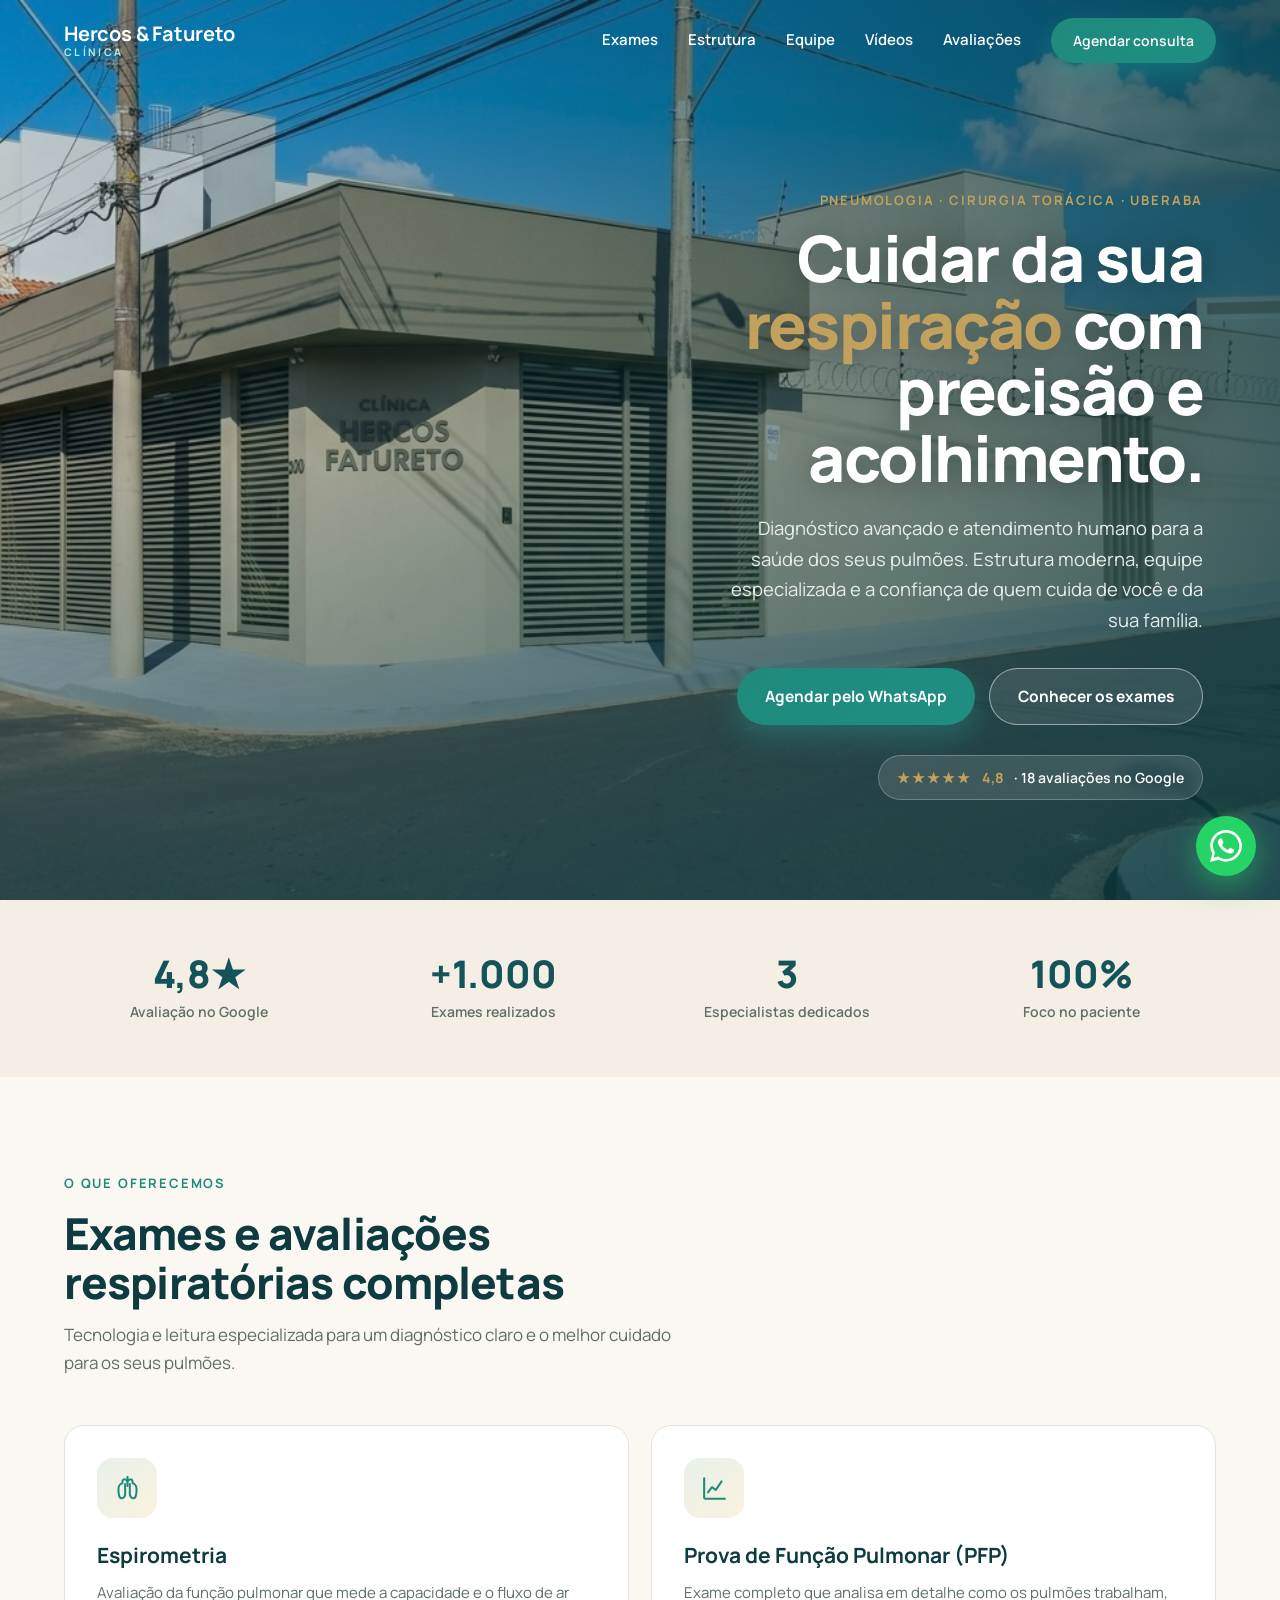
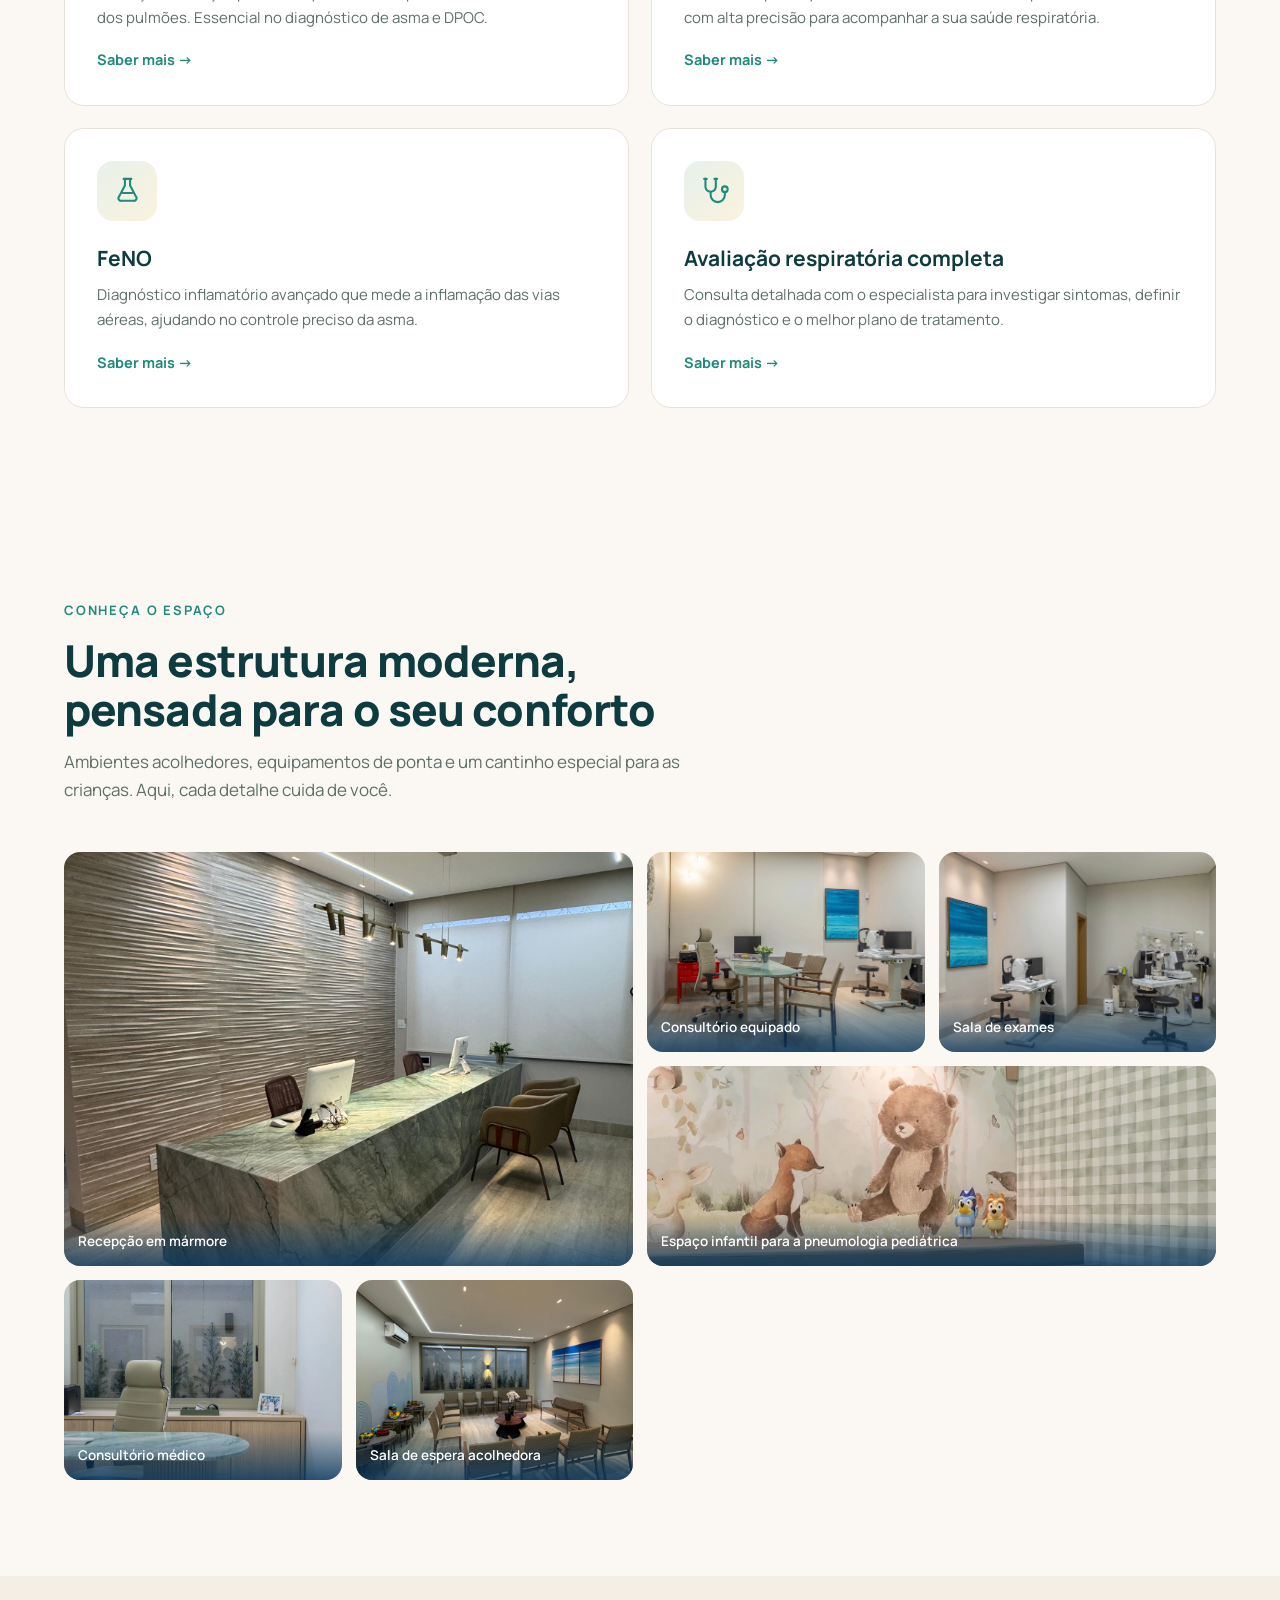
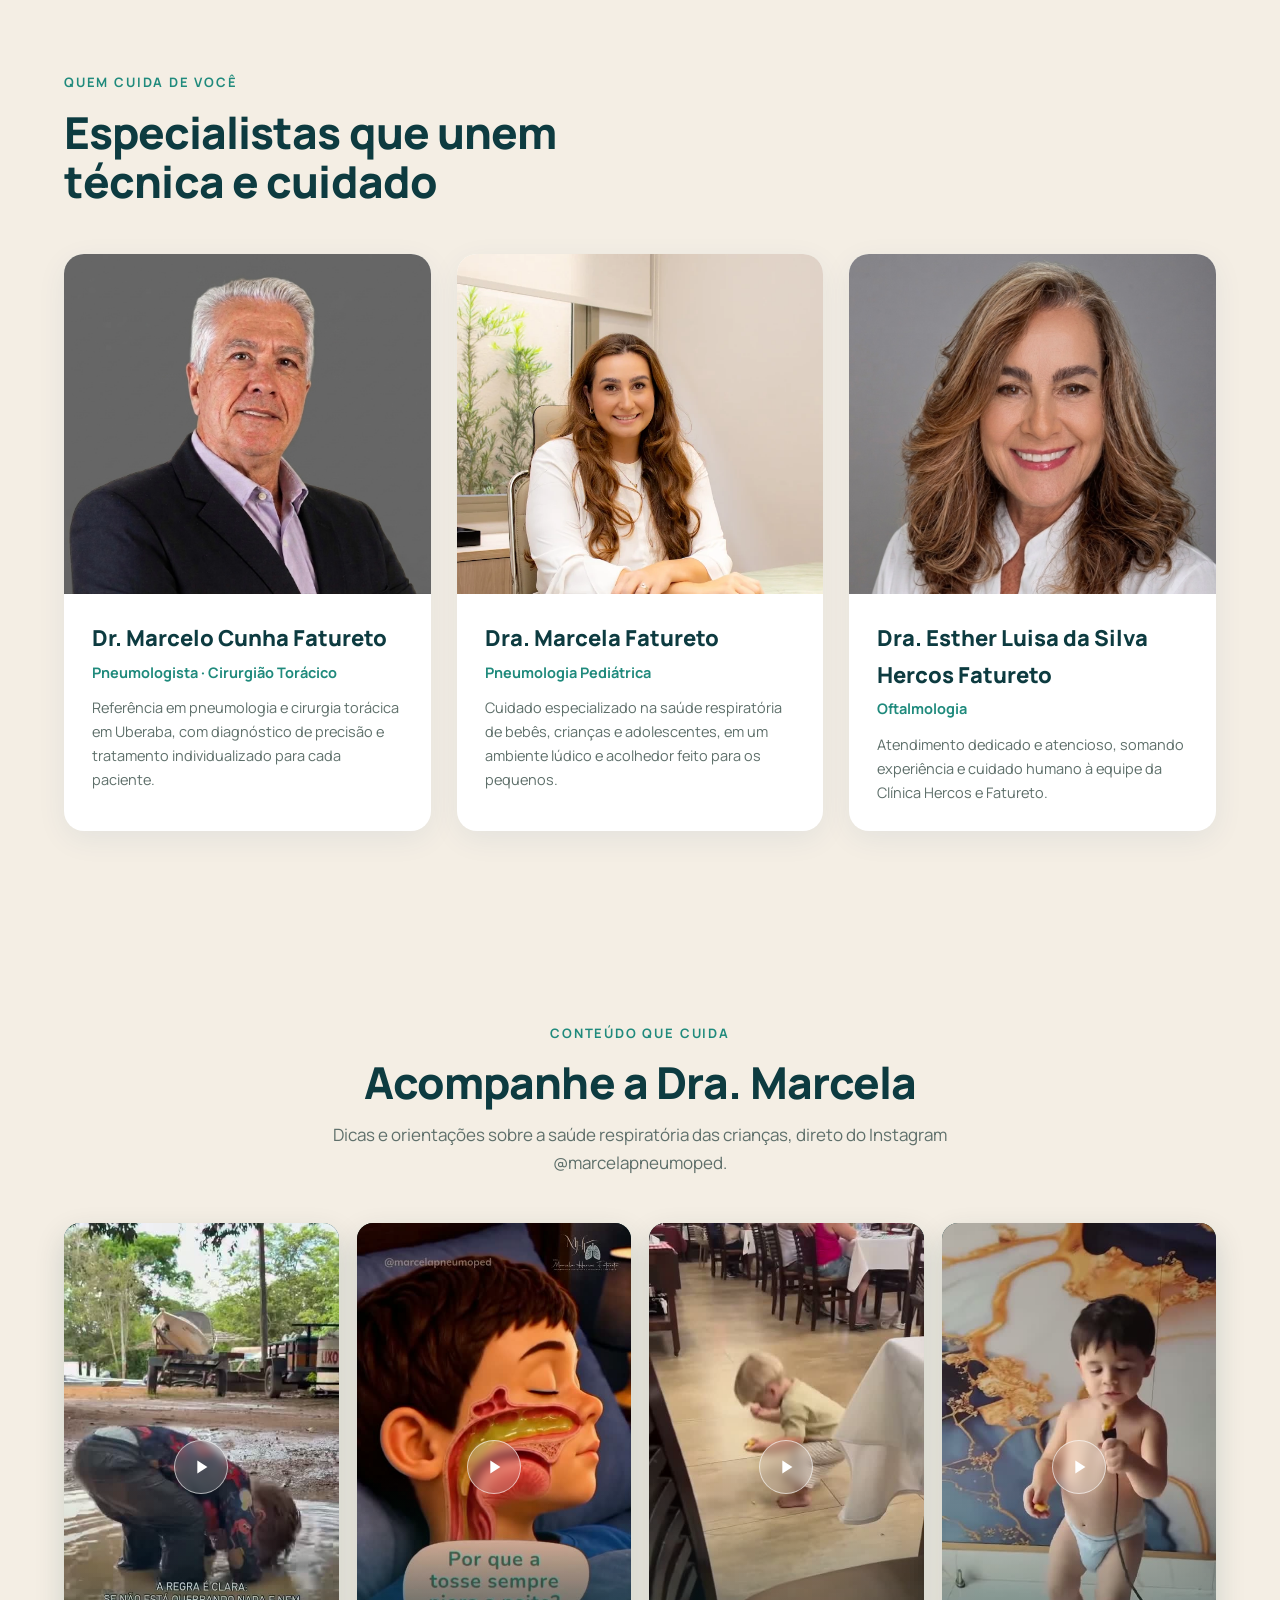
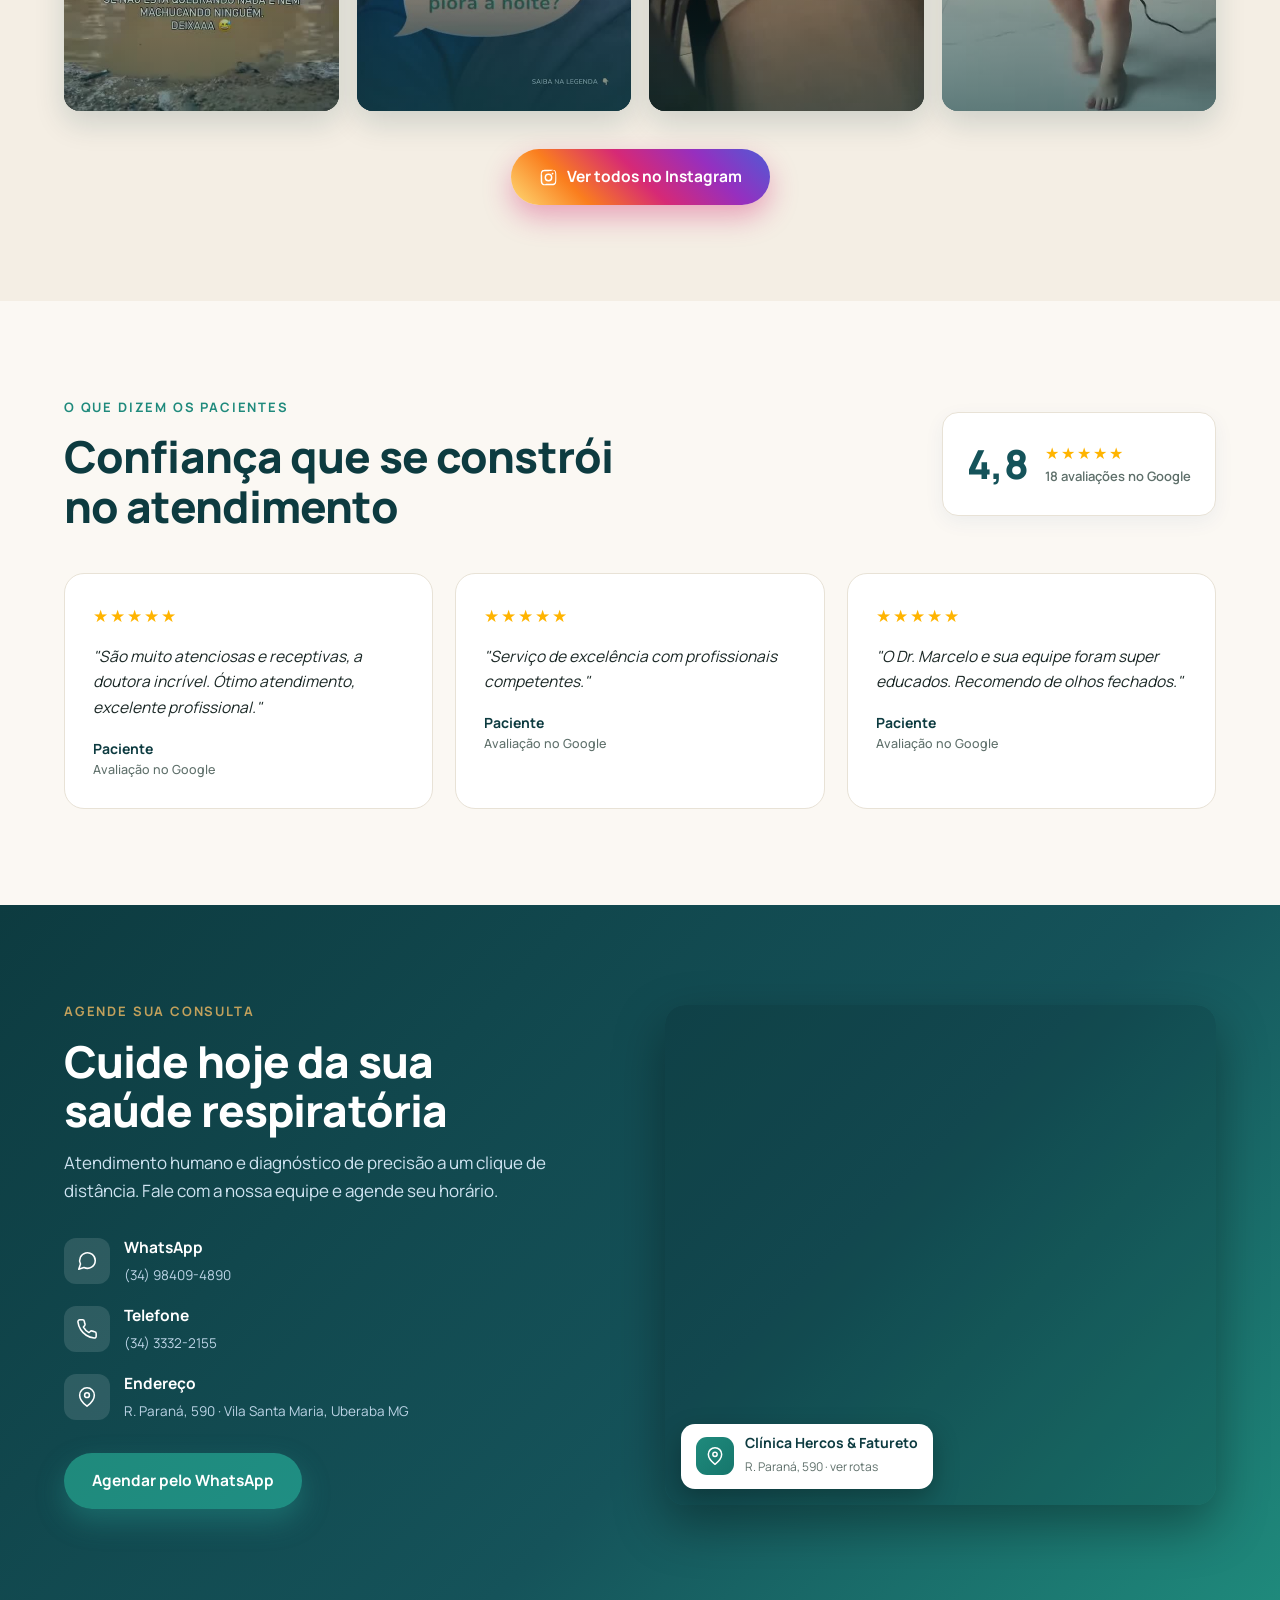
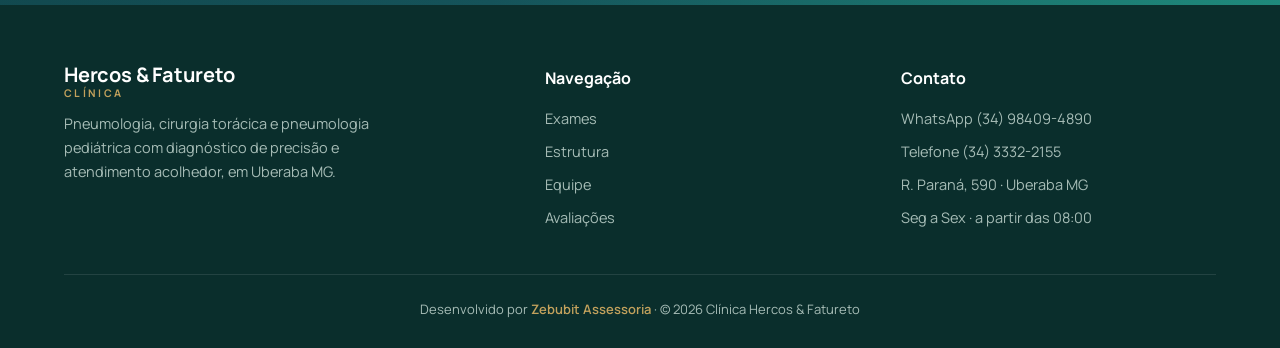
==== index.html @ 0130dd3c "Site Clinica Hercos & Fatureto + bio Dra. Marcela" ====
<!DOCTYPE html>
<html lang="pt-BR">
<head>
<meta charset="UTF-8">
<meta name="viewport" content="width=device-width, initial-scale=1.0">
<title>Clínica Hercos &amp; Fatureto | Pneumologia e Cirurgia Torácica em Uberaba</title>
<meta name="description" content="Clínica Hercos & Fatureto em Uberaba. Pneumologia, cirurgia torácica e pneumologia pediátrica com diagnóstico de precisão. Espirometria, Prova de Função Pulmonar e FeNO. Nota 4,8 no Google.">
<link rel="preconnect" href="https://fonts.googleapis.com">
<link rel="preconnect" href="https://fonts.gstatic.com" crossorigin>
<link href="https://fonts.googleapis.com/css2?family=Manrope:wght@400;500;600;700;800&display=swap" rel="stylesheet">
<style>
:root{
  --azul:#15535a; --azul-esc:#0d3b40; --agua:#1f8a7c; --agua-clara:#e7f1ec;
  --ouro:#c2a15c;
  --tinta:#1b2826; --suave:#5e6f6a; --linha:#e8e2d6;
  --bg:#fbf8f3; --bg2:#f4eee4; --areia:#efe7d8;
  --sombra:0 18px 50px rgba(13,59,64,.14);
  --raio:20px;
}
*{margin:0;padding:0;box-sizing:border-box;}
html{scroll-behavior:smooth;}
body{font-family:'Manrope',-apple-system,Segoe UI,Roboto,sans-serif;color:var(--tinta);background:var(--bg);line-height:1.65;-webkit-font-smoothing:antialiased;}
img{max-width:100%;display:block;}
a{text-decoration:none;color:inherit;}
.wrap{width:90%;max-width:1180px;margin:0 auto;}
.eyebrow{font-size:13px;font-weight:700;letter-spacing:.14em;text-transform:uppercase;color:var(--agua);margin-bottom:14px;}
h2.titulo{font-size:clamp(28px,4vw,44px);font-weight:800;line-height:1.12;letter-spacing:-.02em;color:var(--azul-esc);}
.sub{color:var(--suave);font-size:17px;max-width:620px;margin-top:14px;}
section{padding:96px 0;}

/* botoes */
.btn{display:inline-flex;align-items:center;gap:9px;font-weight:700;font-size:15.5px;padding:15px 28px;border-radius:50px;transition:.25s;cursor:pointer;border:none;}
.btn-prim{background:linear-gradient(135deg,var(--agua),#1f8e83);color:#fff;box-shadow:0 12px 28px rgba(42,167,154,.35);}
.btn-prim:hover{transform:translateY(-3px);box-shadow:0 18px 38px rgba(42,167,154,.45);}
.btn-ghost{background:rgba(255,255,255,.1);color:#fff;border:1.5px solid rgba(255,255,255,.5);}
.btn-ghost:hover{background:#fff;color:var(--azul-esc);}
.btn-out{background:#fff;color:var(--azul);border:1.5px solid var(--linha);}
.btn-out:hover{border-color:var(--agua);color:var(--agua);transform:translateY(-2px);}
.btn-insta{position:relative;overflow:hidden;color:#fff;border:none;background:linear-gradient(45deg,#feda75,#fa7e1e 25%,#d62976 50%,#962fbf 75%,#4f5bd5);box-shadow:0 12px 28px rgba(214,41,118,.38);}
.btn-insta:hover{transform:translateY(-3px);box-shadow:0 18px 40px rgba(214,41,118,.5);}
.btn-insta svg{width:19px;height:19px;}
.btn-insta::after{content:"";position:absolute;top:0;left:-130%;width:55%;height:100%;background:linear-gradient(120deg,transparent,rgba(255,255,255,.6),transparent);transform:skewX(-20deg);animation:flash 3.4s ease-in-out infinite;}
@keyframes flash{0%{left:-130%;}40%{left:170%;}100%{left:170%;}}

/* header */
header{position:fixed;top:0;left:0;width:100%;z-index:100;padding:18px 0;transition:.3s;}
header.scroll{background:rgba(255,255,255,.85);backdrop-filter:blur(14px);box-shadow:0 4px 24px rgba(15,76,129,.08);padding:12px 0;}
.nav{display:flex;align-items:center;justify-content:space-between;}
.logo{display:flex;flex-direction:column;line-height:1;font-weight:800;color:var(--azul-esc);}
.logo b{font-size:20px;letter-spacing:-.01em;}
.logo span{font-size:10.5px;letter-spacing:.22em;color:var(--agua);font-weight:700;margin-top:3px;}
header:not(.scroll) .logo,header:not(.scroll) .menu a{color:#fff;}
header:not(.scroll) .logo span{color:#bdeae3;}
.menu{display:flex;gap:30px;align-items:center;}
.menu a{font-weight:600;font-size:15px;transition:.2s;}
.menu a:hover{color:var(--agua);}
.menu .btn{padding:11px 22px;font-size:14px;}
.burger{display:none;flex-direction:column;gap:5px;cursor:pointer;}
.burger span{width:26px;height:2.5px;background:#fff;border-radius:2px;transition:.3s;}
header.scroll .burger span{background:var(--azul-esc);}

/* hero cinematografico */
.hero{position:relative;min-height:100vh;display:flex;align-items:center;justify-content:flex-end;overflow:hidden;padding:90px 0 0;}
.hero-bg{position:absolute;inset:0;z-index:0;overflow:hidden;}
.hero-bg img{width:100%;height:100%;object-fit:cover;object-position:center;animation:cine 26s ease-in-out infinite alternate;}
@keyframes cine{from{transform:scale(1.05);}to{transform:scale(1.18);}}
.hero-bg::after{content:"";position:absolute;inset:0;background:linear-gradient(255deg,rgba(13,59,64,.82) 0%,rgba(13,59,64,.5) 38%,rgba(13,59,64,.12) 100%),linear-gradient(0deg,rgba(13,59,64,.6),transparent 50%);}
.hero .wrap{width:auto;max-width:560px;margin:0;padding:0 6vw 0 0;}
.hero-grid{position:relative;z-index:2;text-align:right;}
.hero-grid .hero-cta{justify-content:flex-end;}
.hero-grid .selo{margin-left:auto;}
.hero h1{color:#fff;font-size:clamp(36px,5.6vw,64px);font-weight:800;line-height:1.04;letter-spacing:-.025em;text-shadow:0 2px 30px rgba(0,0,0,.35);}
.hero h1 em{font-style:normal;color:var(--ouro);}
.hero p{color:#e6ede9;font-size:18.5px;margin:22px 0 32px;max-width:560px;}
.hero-cta{display:flex;gap:14px;flex-wrap:wrap;}
.selo{display:inline-flex;align-items:center;gap:10px;margin-top:30px;background:rgba(255,255,255,.12);border:1px solid rgba(255,255,255,.25);padding:10px 18px;border-radius:50px;color:#fff;font-size:14px;font-weight:600;backdrop-filter:blur(6px);}
.selo b{color:var(--ouro);}
.estrelas{color:var(--ouro);letter-spacing:2px;}

/* faixa confianca */
.faixa{background:var(--bg2);padding:54px 0;}
.faixa-grid{display:grid;grid-template-columns:repeat(4,1fr);gap:24px;text-align:center;}
.faixa .num{font-size:38px;font-weight:800;color:var(--azul);line-height:1;}
.faixa .lab{font-size:14px;color:var(--suave);margin-top:8px;font-weight:600;}

/* exames */
.cards{display:grid;grid-template-columns:repeat(2,1fr);gap:22px;margin-top:48px;}
.card{background:#fff;border:1px solid var(--linha);border-radius:var(--raio);padding:32px;transition:.3s;position:relative;overflow:hidden;}
.card:hover{transform:translateY(-6px);box-shadow:var(--sombra);border-color:transparent;}
.card .ic{width:60px;height:60px;border-radius:16px;background:linear-gradient(135deg,var(--agua-clara),#fbf2dd);display:grid;place-items:center;margin-bottom:20px;color:var(--agua);}
.card .ic svg{width:31px;height:31px;}
.card:hover .ic{color:var(--azul-esc);}
.card h3{font-size:21px;font-weight:700;color:var(--azul-esc);margin-bottom:8px;}
.card p{color:var(--suave);font-size:15px;}
.card .link{margin-top:18px;font-weight:700;color:var(--agua);font-size:14.5px;display:inline-flex;gap:6px;align-items:center;}

/* estrutura galeria */
.galeria{display:grid;grid-template-columns:repeat(4,1fr);grid-auto-rows:200px;gap:14px;margin-top:48px;}
.galeria figure{overflow:hidden;border-radius:16px;position:relative;}
.galeria img{width:100%;height:100%;object-fit:cover;transition:.5s;}
.galeria figure:hover img{transform:scale(1.08);}
.galeria figcaption{position:absolute;bottom:0;left:0;right:0;padding:14px;background:linear-gradient(transparent,rgba(10,58,99,.8));color:#fff;font-size:13.5px;font-weight:600;}
.g-big{grid-column:span 2;grid-row:span 2;}
.g-wide{grid-column:span 2;}

/* equipe */
.equipe-sec{background:var(--bg2);}
.equipe{display:grid;grid-template-columns:repeat(3,1fr);gap:26px;margin-top:48px;}
.medico{background:#fff;border-radius:var(--raio);overflow:hidden;box-shadow:0 8px 30px rgba(15,76,129,.07);display:flex;flex-direction:column;}
.medico .foto{height:340px;overflow:hidden;}
.medico .foto img{width:100%;height:100%;object-fit:cover;object-position:center top;}
.medico .foto.placeholder{background:linear-gradient(135deg,#0f4c81,#127a8f);display:grid;place-items:center;color:#fff;}
.medico .foto.placeholder .mono{font-size:72px;font-weight:800;opacity:.9;}
.medico .info{padding:26px 28px;}
.medico .info h3{font-size:22px;color:var(--azul-esc);font-weight:800;}
.medico .info .esp{color:var(--agua);font-weight:700;font-size:14.5px;margin:4px 0 12px;}
.medico .info p{color:var(--suave);font-size:14.5px;}

/* reels */
.reels-sec{background:var(--bg2);}
.reels{display:grid;grid-template-columns:repeat(4,1fr);gap:18px;margin-top:46px;}
.reel{position:relative;display:block;aspect-ratio:9/16;overflow:hidden;border-radius:16px;background:#0d3b40;box-shadow:0 12px 30px rgba(13,59,64,.16);transition:.35s;}
.reel video{width:100%;height:100%;object-fit:cover;display:block;}
.reel:hover{transform:translateY(-5px);box-shadow:0 20px 44px rgba(13,59,64,.28);}
.reel-ov{position:absolute;inset:0;background:linear-gradient(180deg,transparent 52%,rgba(13,59,64,.55));pointer-events:none;}
.reel-play{position:absolute;top:50%;left:50%;transform:translate(-50%,-50%);width:54px;height:54px;border-radius:50%;background:rgba(255,255,255,.2);backdrop-filter:blur(4px);border:1.5px solid rgba(255,255,255,.6);display:grid;place-items:center;color:#fff;transition:.3s;}
.reel:hover .reel-play{background:var(--agua);border-color:var(--agua);transform:translate(-50%,-50%) scale(1.08);}
.reel-play svg{width:22px;height:22px;}

/* depoimentos */
.depo-head{display:flex;align-items:center;justify-content:space-between;gap:30px;flex-wrap:wrap;}
.google-box{display:flex;align-items:center;gap:16px;background:#fff;border:1px solid var(--linha);border-radius:16px;padding:18px 24px;box-shadow:0 6px 20px rgba(15,76,129,.06);}
.google-box .g{font-size:40px;font-weight:800;color:var(--azul);}
.depos{display:grid;grid-template-columns:repeat(3,1fr);gap:22px;margin-top:42px;}
.depo{background:#fff;border:1px solid var(--linha);border-radius:var(--raio);padding:28px;}
.depo .estrelas{font-size:17px;margin-bottom:14px;}
.depo p{font-style:italic;color:var(--tinta);font-size:15.5px;}
.depo .quem{margin-top:16px;font-weight:700;color:var(--azul-esc);font-size:14px;}
.depo .quem span{display:block;font-weight:500;color:var(--suave);font-size:12.5px;}

/* agendar */
.agendar{background:linear-gradient(135deg,var(--azul-esc),#15535a 60%,#1f8a7c);color:#fff;}
.ag-grid{display:grid;grid-template-columns:1fr 1fr;gap:50px;align-items:center;}
.agendar h2{color:#fff;}
.agendar .sub{color:#cfe3f1;}
.contatos{margin:30px 0;display:flex;flex-direction:column;gap:16px;}
.contato{display:flex;align-items:center;gap:14px;}
.contato .ic{width:46px;height:46px;border-radius:12px;background:rgba(255,255,255,.12);display:grid;place-items:center;flex-shrink:0;color:#fff;}
.contato .ic svg{width:22px;height:22px;}
.contato b{display:block;font-size:15.5px;}
.contato span{font-size:13.5px;color:#bcd4e6;}
.mapa-box{position:relative;border-radius:var(--raio);overflow:hidden;box-shadow:0 20px 50px rgba(0,0,0,.35);height:500px;}
.mapa{width:100%;height:100%;border:none;display:block;filter:grayscale(1) contrast(1.03) brightness(1.04);}
.mapa-box::after{content:"";position:absolute;inset:0;background:rgba(21,83,90,.2);mix-blend-mode:multiply;pointer-events:none;}
.mapa-pin{position:absolute;left:16px;bottom:16px;z-index:3;background:#fff;border-radius:14px;padding:11px 15px;box-shadow:0 10px 26px rgba(0,0,0,.28);display:flex;align-items:center;gap:11px;text-align:left;}
.mapa-pin .dot{width:38px;height:38px;border-radius:11px;background:linear-gradient(135deg,var(--agua),#16766c);display:grid;place-items:center;color:#fff;flex-shrink:0;}
.mapa-pin .dot svg{width:20px;height:20px;}
.mapa-pin .txt b{display:block;font-size:14px;color:var(--azul-esc);line-height:1.2;}
.mapa-pin .txt small{font-size:12px;color:var(--suave);}

/* whatsapp float */
.zap{position:fixed;bottom:24px;right:24px;width:60px;height:60px;border-radius:50%;background:#25d366;display:grid;place-items:center;box-shadow:0 10px 30px rgba(37,211,102,.5);z-index:120;animation:pulso 2.4s infinite;}
.zap svg{width:32px;height:32px;fill:#fff;}
@keyframes pulso{0%{box-shadow:0 0 0 0 rgba(37,211,102,.5);}70%{box-shadow:0 0 0 16px rgba(37,211,102,0);}100%{box-shadow:0 0 0 0 rgba(37,211,102,0);}}

/* rodape */
footer{background:#0a2e2c;color:#a6bcb6;padding:60px 0 28px;}
.foot-grid{display:grid;grid-template-columns:1.4fr 1fr 1fr;gap:40px;}
footer h4{color:#fff;font-size:16px;margin-bottom:16px;}
footer a:hover{color:var(--agua);}
footer .logo b{color:#fff;}footer .logo span{color:var(--ouro);}
footer ul{list-style:none;display:flex;flex-direction:column;gap:9px;font-size:14.5px;}
.copy{border-top:1px solid rgba(255,255,255,.1);margin-top:44px;padding-top:24px;text-align:center;font-size:13px;}
.copy a{color:var(--ouro);font-weight:600;}

/* animacao reveal */
.reveal{opacity:0;transform:translateY(34px);transition:.7s cubic-bezier(.2,.7,.3,1);}
.reveal.in{opacity:1;transform:none;}

/* responsivo */
@media(max-width:880px){
  section{padding:64px 0;}
  .menu{position:fixed;top:0;right:-100%;height:100vh;width:75%;background:var(--azul-esc);flex-direction:column;justify-content:center;gap:26px;transition:.4s;}
  .menu.open{right:0;}
  .menu a{color:#fff!important;font-size:18px;}
  .burger{display:flex;z-index:110;}
  .ag-grid{grid-template-columns:1fr;gap:40px;}
  .hero{justify-content:center;padding:90px 0 0;}
  .hero .wrap{width:90%;max-width:none;margin:0 auto;padding:0;}
  .hero-grid{text-align:left;}
  .hero-grid .hero-cta{justify-content:flex-start;}
  .hero-grid .selo{margin-left:0;}
  .hero-img img{height:360px;}
  .faixa-grid{grid-template-columns:repeat(2,1fr);gap:32px;}
  .cards,.equipe,.depos{grid-template-columns:1fr;}
  .reels{grid-template-columns:repeat(2,1fr);gap:14px;}
  .galeria{grid-template-columns:repeat(2,1fr);grid-auto-rows:160px;}
  .g-big{grid-column:span 2;grid-row:span 1;}
  .foot-grid{grid-template-columns:1fr;gap:28px;}
}
</style>
</head>
<body>

<header id="head">
  <div class="wrap nav">
    <a href="#inicio" class="logo"><b>Hercos &amp; Fatureto</b><span>CLÍNICA</span></a>
    <nav class="menu" id="menu">
      <a href="#exames">Exames</a>
      <a href="#estrutura">Estrutura</a>
      <a href="#equipe">Equipe</a>
      <a href="#reels">Vídeos</a>
      <a href="#depoimentos">Avaliações</a>
      <a class="btn btn-prim" href="https://wa.me/5534984094890?text=Ol%C3%A1!%20Vim%20pelo%20site%20e%20gostaria%20de%20agendar%20uma%20consulta%20na%20Cl%C3%ADnica%20Hercos%20e%20Fatureto." target="_blank" rel="noopener">Agendar consulta</a>
    </nav>
    <div class="burger" id="burger"><span></span><span></span><span></span></div>
  </div>
</header>

<!-- HERO -->
<section class="hero" id="inicio">
  <div class="hero-bg"><img src="FACHADA.jpg" alt="Fachada da Clínica Hercos e Fatureto"></div>
  <div class="wrap hero-grid">
    <div class="reveal in">
      <div class="eyebrow" style="color:var(--ouro);">Pneumologia · Cirurgia Torácica · Uberaba</div>
      <h1>Cuidar da sua <em>respiração</em> com precisão e acolhimento.</h1>
      <p>Diagnóstico avançado e atendimento humano para a saúde dos seus pulmões. Estrutura moderna, equipe especializada e a confiança de quem cuida de você e da sua família.</p>
      <div class="hero-cta">
        <a class="btn btn-prim" href="https://wa.me/5534984094890?text=Ol%C3%A1!%20Vim%20pelo%20site%20e%20gostaria%20de%20agendar%20uma%20consulta%20na%20Cl%C3%ADnica%20Hercos%20e%20Fatureto." target="_blank" rel="noopener">Agendar pelo WhatsApp</a>
        <a class="btn btn-ghost" href="#exames">Conhecer os exames</a>
      </div>
      <div class="selo"><span class="estrelas">★★★★★</span> <b>4,8</b> · 18 avaliações no Google</div>
    </div>
  </div>
</section>

<!-- FAIXA -->
<div class="faixa">
  <div class="wrap faixa-grid">
    <div class="reveal"><div class="num">4,8★</div><div class="lab">Avaliação no Google</div></div>
    <div class="reveal"><div class="num">+1.000</div><div class="lab">Exames realizados</div></div>
    <div class="reveal"><div class="num">3</div><div class="lab">Especialistas dedicados</div></div>
    <div class="reveal"><div class="num">100%</div><div class="lab">Foco no paciente</div></div>
  </div>
</div>

<!-- EXAMES -->
<section id="exames">
  <div class="wrap">
    <div class="reveal">
      <div class="eyebrow">O que oferecemos</div>
      <h2 class="titulo">Exames e avaliações<br>respiratórias completas</h2>
      <p class="sub">Tecnologia e leitura especializada para um diagnóstico claro e o melhor cuidado para os seus pulmões.</p>
    </div>
    <div class="cards">
      <div class="card reveal">
        <div class="ic"><svg viewBox="0 0 24 24" fill="none" stroke="currentColor" stroke-width="1.6" stroke-linecap="round" stroke-linejoin="round"><path d="M12 3v7"/><path d="M12 6.5c-.8-1.2-1.8-1.8-2.7-1.6C8 5.1 8 6.6 8 8c0 0-3 .5-3 4.5 0 3 .4 5.2 1 6.2.5.8 1.6 1 2.5.5 1.2-.6 1.7-1.8 1.7-3.2V8.5"/><path d="M12 6.5c.8-1.2 1.8-1.8 2.7-1.6C16 5.1 16 6.6 16 8c0 0 3 .5 3 4.5 0 3-.4 5.2-1 6.2-.5.8-1.6 1-2.5.5-1.2-.6-1.7-1.8-1.7-3.2V8.5"/></svg></div>
        <h3>Espirometria</h3>
        <p>Avaliação da função pulmonar que mede a capacidade e o fluxo de ar dos pulmões. Essencial no diagnóstico de asma e DPOC.</p>
        <a class="link" href="espirometria.html">Saber mais →</a>
      </div>
      <div class="card reveal">
        <div class="ic"><svg viewBox="0 0 24 24" fill="none" stroke="currentColor" stroke-width="1.6" stroke-linecap="round" stroke-linejoin="round"><path d="M4 4v15a1 1 0 0 0 1 1h15"/><path d="M7 15l3-4 3 2 4.5-6.5"/></svg></div>
        <h3>Prova de Função Pulmonar (PFP)</h3>
        <p>Exame completo que analisa em detalhe como os pulmões trabalham, com alta precisão para acompanhar a sua saúde respiratória.</p>
        <a class="link" href="prova-funcao-pulmonar.html">Saber mais →</a>
      </div>
      <div class="card reveal">
        <div class="ic"><svg viewBox="0 0 24 24" fill="none" stroke="currentColor" stroke-width="1.6" stroke-linecap="round" stroke-linejoin="round"><path d="M9 3h6"/><path d="M10 3v5.2L5.4 16.8a2 2 0 0 0 1.8 3.2h9.6a2 2 0 0 0 1.8-3.2L14 8.2V3"/><path d="M8.2 14h7.6"/></svg></div>
        <h3>FeNO</h3>
        <p>Diagnóstico inflamatório avançado que mede a inflamação das vias aéreas, ajudando no controle preciso da asma.</p>
        <a class="link" href="feno.html">Saber mais →</a>
      </div>
      <div class="card reveal">
        <div class="ic"><svg viewBox="0 0 24 24" fill="none" stroke="currentColor" stroke-width="1.6" stroke-linecap="round" stroke-linejoin="round"><path d="M5 3v6a4 4 0 0 0 8 0V3"/><path d="M4 3h2M12 3h2"/><path d="M9 13v2.5a5.5 5.5 0 0 0 11 0V14"/><circle cx="20" cy="11" r="2.2"/></svg></div>
        <h3>Avaliação respiratória completa</h3>
        <p>Consulta detalhada com o especialista para investigar sintomas, definir o diagnóstico e o melhor plano de tratamento.</p>
        <a class="link" href="avaliacao-respiratoria.html">Saber mais →</a>
      </div>
    </div>
  </div>
</section>

<!-- ESTRUTURA -->
<section id="estrutura">
  <div class="wrap">
    <div class="reveal">
      <div class="eyebrow">Conheça o espaço</div>
      <h2 class="titulo">Uma estrutura moderna,<br>pensada para o seu conforto</h2>
      <p class="sub">Ambientes acolhedores, equipamentos de ponta e um cantinho especial para as crianças. Aqui, cada detalhe cuida de você.</p>
    </div>
    <div class="galeria">
      <figure class="g-big reveal"><img src="recepcao-clinica.jpg" alt="Recepção da clínica">
        <figcaption>Recepção em mármore</figcaption></figure>
      <figure class="reveal"><img src="1122.webp" alt="Consultório com equipamentos">
        <figcaption>Consultório equipado</figcaption></figure>
      <figure class="reveal"><img src="unnamed2.webp" alt="Sala de exames">
        <figcaption>Sala de exames</figcaption></figure>
      <figure class="g-wide reveal"><img src="121.webp" alt="Espaço infantil">
        <figcaption>Espaço infantil para a pneumologia pediátrica</figcaption></figure>
      <figure class="reveal"><img src="1212.webp" alt="Consultório">
        <figcaption>Consultório médico</figcaption></figure>
      <figure class="reveal"><img src="sala-espera-clinica.jpg" alt="Sala de espera">
        <figcaption>Sala de espera acolhedora</figcaption></figure>
    </div>
  </div>
</section>

<!-- EQUIPE -->
<section class="equipe-sec" id="equipe">
  <div class="wrap">
    <div class="reveal">
      <div class="eyebrow">Quem cuida de você</div>
      <h2 class="titulo">Especialistas que unem<br>técnica e cuidado</h2>
    </div>
    <div class="equipe">
      <div class="medico reveal">
        <div class="foto"><img src="dr-marcelo.jpg" alt="Dr. Marcelo Cunha Fatureto"></div>
        <div class="info">
          <h3>Dr. Marcelo Cunha Fatureto</h3>
          <div class="esp">Pneumologista · Cirurgião Torácico</div>
          <p>Referência em pneumologia e cirurgia torácica em Uberaba, com diagnóstico de precisão e tratamento individualizado para cada paciente.</p>
        </div>
      </div>
      <div class="medico reveal">
        <div class="foto"><img src="123.webp" alt="Dra. Marcela Fatureto"></div>
        <div class="info">
          <h3>Dra. Marcela Fatureto</h3>
          <div class="esp">Pneumologia Pediátrica</div>
          <p>Cuidado especializado na saúde respiratória de bebês, crianças e adolescentes, em um ambiente lúdico e acolhedor feito para os pequenos.</p>
        </div>
      </div>
      <div class="medico reveal">
        <div class="foto"><img src="dra-ester.jpg" alt="Dra. Esther Luisa da Silva Hercos Fatureto"></div>
        <div class="info">
          <h3>Dra. Esther Luisa da Silva Hercos Fatureto</h3>
          <div class="esp">Oftalmologia</div>
          <p>Atendimento dedicado e atencioso, somando experiência e cuidado humano à equipe da Clínica Hercos e Fatureto.</p>
        </div>
      </div>
    </div>
  </div>
</section>

<!-- REELS -->
<section class="reels-sec" id="reels">
  <div class="wrap">
    <div class="reveal" style="text-align:center;">
      <div class="eyebrow">Conteúdo que cuida</div>
      <h2 class="titulo">Acompanhe a Dra. Marcela</h2>
      <p class="sub" style="margin:14px auto 0;">Dicas e orientações sobre a saúde respiratória das crianças, direto do Instagram @marcelapneumoped.</p>
    </div>
    <div class="reels">
      <a class="reel reveal" href="https://www.instagram.com/reel/DY77eSqiwRD/" target="_blank" rel="noopener" aria-label="Reel da Dra. Marcela">
        <video src="reels/reel-1.mp4" poster="reels/reel-1.jpg" muted loop autoplay playsinline preload="metadata"></video>
        <span class="reel-ov"></span><span class="reel-play"><svg viewBox="0 0 24 24" fill="currentColor"><path d="M8 5v14l11-7z"/></svg></span>
      </a>
      <a class="reel reveal" href="https://www.instagram.com/reel/DYky0uaCoT7/" target="_blank" rel="noopener" aria-label="Reel da Dra. Marcela">
        <video src="reels/reel-2.mp4" poster="reels/reel-2.jpg" muted loop autoplay playsinline preload="metadata"></video>
        <span class="reel-ov"></span><span class="reel-play"><svg viewBox="0 0 24 24" fill="currentColor"><path d="M8 5v14l11-7z"/></svg></span>
      </a>
      <a class="reel reveal" href="https://www.instagram.com/reel/DYX4qPCiPoH/" target="_blank" rel="noopener" aria-label="Reel da Dra. Marcela">
        <video src="reels/reel-3.mp4" poster="reels/reel-3.jpg" muted loop autoplay playsinline preload="metadata"></video>
        <span class="reel-ov"></span><span class="reel-play"><svg viewBox="0 0 24 24" fill="currentColor"><path d="M8 5v14l11-7z"/></svg></span>
      </a>
      <a class="reel reveal" href="https://www.instagram.com/reel/DYF5W5AiO0N/" target="_blank" rel="noopener" aria-label="Reel da Dra. Marcela">
        <video src="reels/reel-4.mp4" poster="reels/reel-4.jpg" muted loop autoplay playsinline preload="metadata"></video>
        <span class="reel-ov"></span><span class="reel-play"><svg viewBox="0 0 24 24" fill="currentColor"><path d="M8 5v14l11-7z"/></svg></span>
      </a>
    </div>
    <div style="text-align:center;margin-top:38px;">
      <a class="btn btn-insta" href="https://www.instagram.com/marcelapneumoped/reels/" target="_blank" rel="noopener"><svg viewBox="0 0 24 24" fill="currentColor"><path d="M12 2.2c3.2 0 3.6 0 4.85.07 1.17.05 1.8.25 2.23.41.56.22.96.48 1.38.9.42.42.68.82.9 1.38.16.42.36 1.06.41 2.23.06 1.27.07 1.65.07 4.85s0 3.58-.07 4.85c-.05 1.17-.25 1.8-.41 2.23-.22.56-.48.96-.9 1.38-.42.42-.82.68-1.38.9-.42.16-1.06.36-2.23.41-1.27.06-1.65.07-4.85.07s-3.58 0-4.85-.07c-1.17-.05-1.8-.25-2.23-.41a3.7 3.7 0 0 1-1.38-.9 3.7 3.7 0 0 1-.9-1.38c-.16-.42-.36-1.06-.41-2.23C2.21 15.58 2.2 15.2 2.2 12s0-3.58.07-4.85c.05-1.17.25-1.8.41-2.23.22-.56.48-.96.9-1.38.42-.42.82-.68 1.38-.9.42-.16 1.06-.36 2.23-.41C8.42 2.21 8.8 2.2 12 2.2zm0 1.8c-3.15 0-3.5 0-4.74.07-.9.04-1.38.19-1.7.32-.43.17-.74.37-1.06.69-.32.32-.52.63-.69 1.06-.13.32-.28.8-.32 1.7C4 8.5 4 8.85 4 12s0 3.5.07 4.74c.04.9.19 1.38.32 1.7.17.43.37.74.69 1.06.32.32.63.52 1.06.69.32.13.8.28 1.7.32C8.5 20 8.85 20 12 20s3.5 0 4.74-.07c.9-.04 1.38-.19 1.7-.32.43-.17.74-.37 1.06-.69.32-.32.52-.63.69-1.06.13-.32.28-.8.32-1.7.07-1.24.07-1.59.07-4.74s0-3.5-.07-4.74c-.04-.9-.19-1.38-.32-1.7a2.85 2.85 0 0 0-.69-1.06 2.85 2.85 0 0 0-1.06-.69c-.32-.13-.8-.28-1.7-.32C15.5 4 15.15 4 12 4zm0 3.06A4.94 4.94 0 1 1 12 16.94 4.94 4.94 0 0 1 12 7.06zm0 1.8a3.14 3.14 0 1 0 0 6.28 3.14 3.14 0 0 0 0-6.28zm5.13-2.93a1.15 1.15 0 1 1 0 2.3 1.15 1.15 0 0 1 0-2.3z"/></svg> Ver todos no Instagram</a>
    </div>
  </div>
</section>

<!-- DEPOIMENTOS -->
<section id="depoimentos">
  <div class="wrap">
    <div class="depo-head">
      <div class="reveal">
        <div class="eyebrow">O que dizem os pacientes</div>
        <h2 class="titulo">Confiança que se constrói<br>no atendimento</h2>
      </div>
      <div class="google-box reveal">
        <div class="g">4,8</div>
        <div><div class="estrelas" style="color:#ffb400;">★★★★★</div><div style="font-size:13px;color:var(--suave);font-weight:600;">18 avaliações no Google</div></div>
      </div>
    </div>
    <div class="depos">
      <div class="depo reveal">
        <div class="estrelas" style="color:#ffb400;">★★★★★</div>
        <p>"São muito atenciosas e receptivas, a doutora incrível. Ótimo atendimento, excelente profissional."</p>
        <div class="quem">Paciente<span>Avaliação no Google</span></div>
      </div>
      <div class="depo reveal">
        <div class="estrelas" style="color:#ffb400;">★★★★★</div>
        <p>"Serviço de excelência com profissionais competentes."</p>
        <div class="quem">Paciente<span>Avaliação no Google</span></div>
      </div>
      <div class="depo reveal">
        <div class="estrelas" style="color:#ffb400;">★★★★★</div>
        <p>"O Dr. Marcelo e sua equipe foram super educados. Recomendo de olhos fechados."</p>
        <div class="quem">Paciente<span>Avaliação no Google</span></div>
      </div>
    </div>
  </div>
</section>

<!-- AGENDAR -->
<section class="agendar" id="agendar">
  <div class="wrap ag-grid">
    <div class="reveal">
      <div class="eyebrow" style="color:var(--ouro);">Agende sua consulta</div>
      <h2 class="titulo">Cuide hoje da sua<br>saúde respiratória</h2>
      <p class="sub">Atendimento humano e diagnóstico de precisão a um clique de distância. Fale com a nossa equipe e agende seu horário.</p>
      <div class="contatos">
        <a class="contato" href="https://wa.me/5534984094890?text=Ol%C3%A1!%20Gostaria%20de%20agendar%20minha%20consulta%20na%20Cl%C3%ADnica%20Hercos%20e%20Fatureto." target="_blank" rel="noopener">
          <div class="ic"><svg viewBox="0 0 24 24" fill="none" stroke="currentColor" stroke-width="1.7" stroke-linecap="round" stroke-linejoin="round"><path d="M21 11.5a8.5 8.5 0 0 1-12.3 7.6L3 21l1.9-5.7A8.5 8.5 0 1 1 21 11.5z"/></svg></div><div><b>WhatsApp</b><span>(34) 98409-4890</span></div></a>
        <a class="contato" href="tel:+553433322155">
          <div class="ic"><svg viewBox="0 0 24 24" fill="none" stroke="currentColor" stroke-width="1.7" stroke-linecap="round" stroke-linejoin="round"><path d="M22 16.9v3a2 2 0 0 1-2.2 2 19.8 19.8 0 0 1-8.6-3.1 19.5 19.5 0 0 1-6-6 19.8 19.8 0 0 1-3.1-8.6A2 2 0 0 1 4.1 2h3a2 2 0 0 1 2 1.7c.1.9.3 1.8.7 2.7a2 2 0 0 1-.5 2.1L8.1 9.9a16 16 0 0 0 6 6l1.4-1.2a2 2 0 0 1 2.1-.5c.9.4 1.8.6 2.7.7a2 2 0 0 1 1.7 2z"/></svg></div><div><b>Telefone</b><span>(34) 3332-2155</span></div></a>
        <div class="contato">
          <div class="ic"><svg viewBox="0 0 24 24" fill="none" stroke="currentColor" stroke-width="1.7" stroke-linecap="round" stroke-linejoin="round"><path d="M20 10c0 6-8 12-8 12s-8-6-8-12a8 8 0 0 1 16 0z"/><circle cx="12" cy="10" r="2.6"/></svg></div><div><b>Endereço</b><span>R. Paraná, 590 · Vila Santa Maria, Uberaba MG</span></div></div>
      </div>
      <a class="btn btn-prim" href="https://wa.me/5534984094890?text=Ol%C3%A1!%20Gostaria%20de%20agendar%20minha%20consulta%20na%20Cl%C3%ADnica%20Hercos%20e%20Fatureto." target="_blank" rel="noopener">Agendar pelo WhatsApp</a>
    </div>
    <div class="mapa-box reveal">
      <iframe class="mapa" loading="lazy" src="https://www.google.com/maps?q=Rua%20Paran%C3%A1%2C%20590%20-%20Vila%20Santa%20Maria%2C%20Uberaba%20-%20MG&output=embed" title="Mapa da Clínica Hercos e Fatureto"></iframe>
      <a class="mapa-pin" href="https://www.google.com/maps/dir/?api=1&destination=Rua%20Paran%C3%A1%2C%20590%20-%20Vila%20Santa%20Maria%2C%20Uberaba%20-%20MG" target="_blank" rel="noopener">
        <span class="dot"><svg viewBox="0 0 24 24" fill="none" stroke="currentColor" stroke-width="1.8" stroke-linecap="round" stroke-linejoin="round"><path d="M20 10c0 6-8 12-8 12s-8-6-8-12a8 8 0 0 1 16 0z"/><circle cx="12" cy="10" r="2.6"/></svg></span>
        <div class="txt"><b>Clínica Hercos &amp; Fatureto</b><small>R. Paraná, 590 · ver rotas</small></div>
      </a>
    </div>
  </div>
</section>

<!-- RODAPE -->
<footer>
  <div class="wrap foot-grid">
    <div>
      <div class="logo" style="margin-bottom:14px;"><b>Hercos &amp; Fatureto</b><span>CLÍNICA</span></div>
      <p style="font-size:14.5px;max-width:330px;">Pneumologia, cirurgia torácica e pneumologia pediátrica com diagnóstico de precisão e atendimento acolhedor, em Uberaba MG.</p>
    </div>
    <div>
      <h4>Navegação</h4>
      <ul>
        <li><a href="#exames">Exames</a></li>
        <li><a href="#estrutura">Estrutura</a></li>
        <li><a href="#equipe">Equipe</a></li>
        <li><a href="#depoimentos">Avaliações</a></li>
      </ul>
    </div>
    <div>
      <h4>Contato</h4>
      <ul>
        <li><a href="https://wa.me/5534984094890?text=Ol%C3%A1!%20Vim%20pelo%20site%20da%20Cl%C3%ADnica%20Hercos%20e%20Fatureto%20e%20gostaria%20de%20mais%20informa%C3%A7%C3%B5es." target="_blank" rel="noopener">WhatsApp (34) 98409-4890</a></li>
        <li><a href="tel:+553433322155">Telefone (34) 3332-2155</a></li>
        <li>R. Paraná, 590 · Uberaba MG</li>
        <li>Seg a Sex · a partir das 08:00</li>
      </ul>
    </div>
  </div>
  <div class="wrap copy">
    Desenvolvido por <a href="https://zebubit.com.br" target="_blank" rel="noopener">Zebubit Assessoria</a> · © 2026 Clínica Hercos &amp; Fatureto
  </div>
</footer>

<a class="zap" href="https://wa.me/5534984094890?text=Ol%C3%A1!%20Vim%20pelo%20site%20da%20Cl%C3%ADnica%20Hercos%20e%20Fatureto." target="_blank" rel="noopener" aria-label="WhatsApp">
  <svg viewBox="0 0 24 24"><path d="M.057 24l1.687-6.163a11.867 11.867 0 01-1.587-5.946C.16 5.335 5.495 0 12.05 0a11.82 11.82 0 018.413 3.488 11.82 11.82 0 013.48 8.414c-.003 6.557-5.338 11.892-11.893 11.892a11.9 11.9 0 01-5.688-1.448L.057 24zm6.597-3.807c1.676.995 3.276 1.591 5.392 1.592 5.448 0 9.886-4.434 9.889-9.885.002-5.462-4.415-9.89-9.881-9.892-5.452 0-9.887 4.434-9.889 9.884a9.86 9.86 0 001.519 5.26l-.999 3.648 3.97-1.027zm11.387-5.464c-.074-.124-.272-.198-.57-.347-.297-.149-1.758-.868-2.031-.967-.272-.099-.47-.149-.669.149-.198.297-.768.967-.941 1.165-.173.198-.347.223-.644.074-.297-.149-1.255-.462-2.39-1.475-.883-.788-1.48-1.761-1.653-2.059-.173-.297-.018-.458.13-.606.134-.133.297-.347.446-.521.151-.172.2-.296.3-.495.099-.198.05-.372-.025-.521-.075-.148-.669-1.611-.916-2.206-.242-.579-.487-.501-.669-.51l-.57-.01c-.198 0-.52.074-.792.372s-1.04 1.016-1.04 2.479 1.065 2.876 1.213 3.074c.149.198 2.095 3.2 5.076 4.487.709.306 1.263.489 1.694.626.712.226 1.36.194 1.872.118.571-.085 1.758-.719 2.006-1.413.248-.695.248-1.29.173-1.414z"/></svg>
</a>

<script>
const head=document.getElementById('head');
addEventListener('scroll',()=>head.classList.toggle('scroll',scrollY>40));
const burger=document.getElementById('burger'),menu=document.getElementById('menu');
burger.addEventListener('click',()=>menu.classList.toggle('open'));
menu.querySelectorAll('a').forEach(a=>a.addEventListener('click',()=>menu.classList.remove('open')));
const io=new IntersectionObserver((es)=>es.forEach(e=>{if(e.isIntersecting){e.target.classList.add('in');io.unobserve(e.target);}}),{threshold:.12});
document.querySelectorAll('.reveal:not(.in)').forEach(el=>io.observe(el));
</script>
</body>
</html>
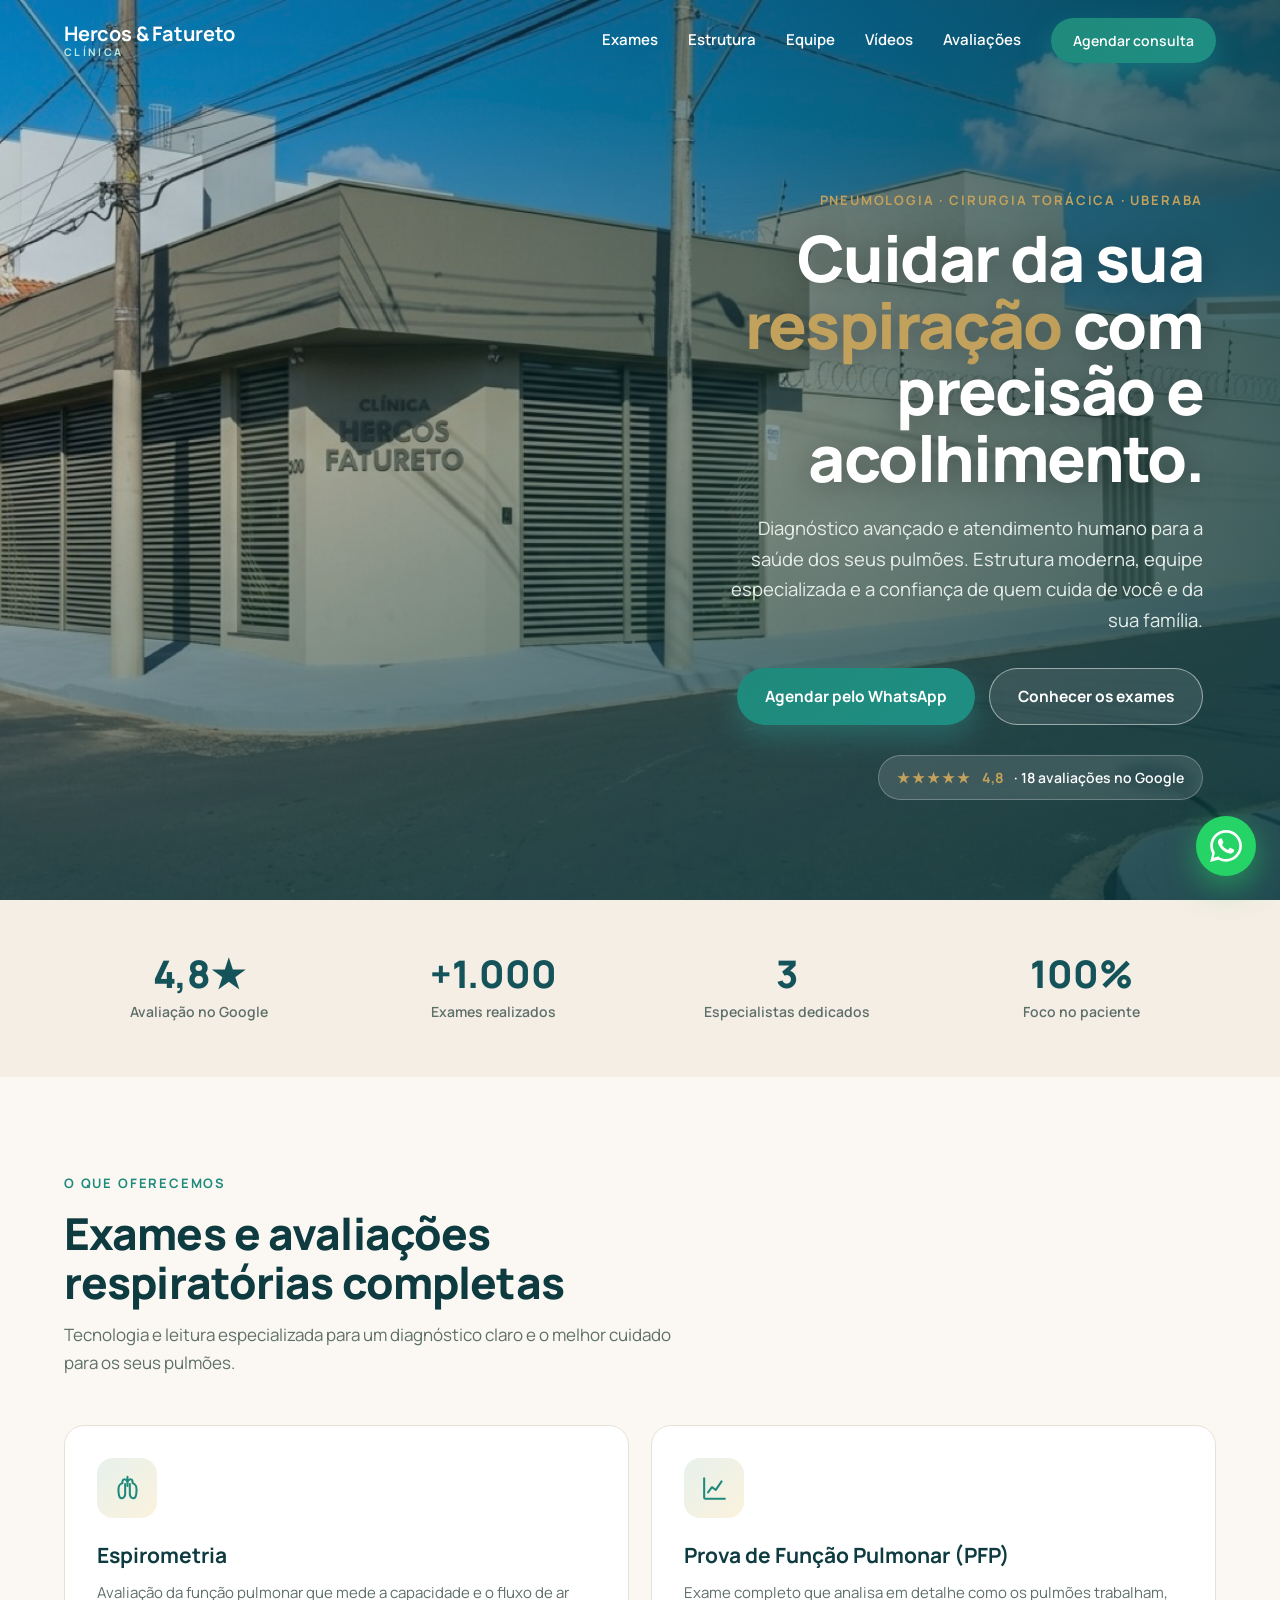
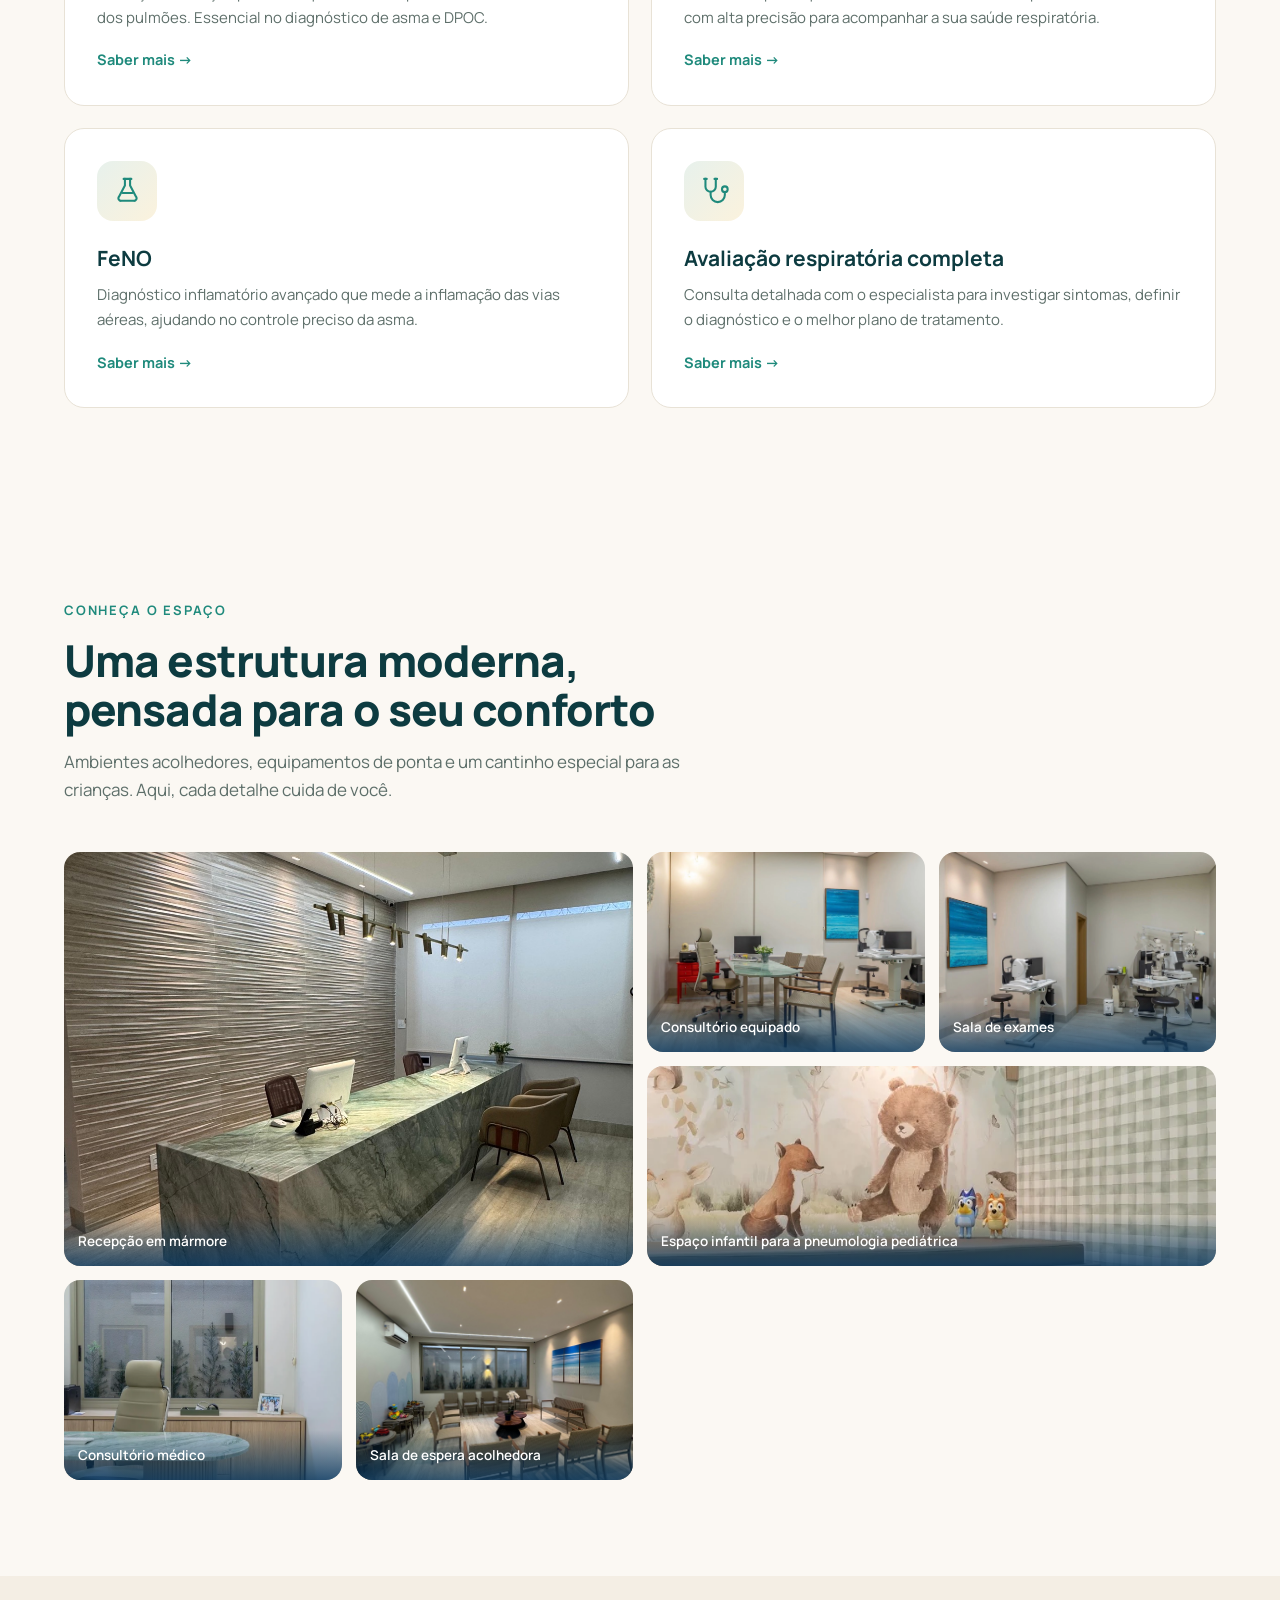
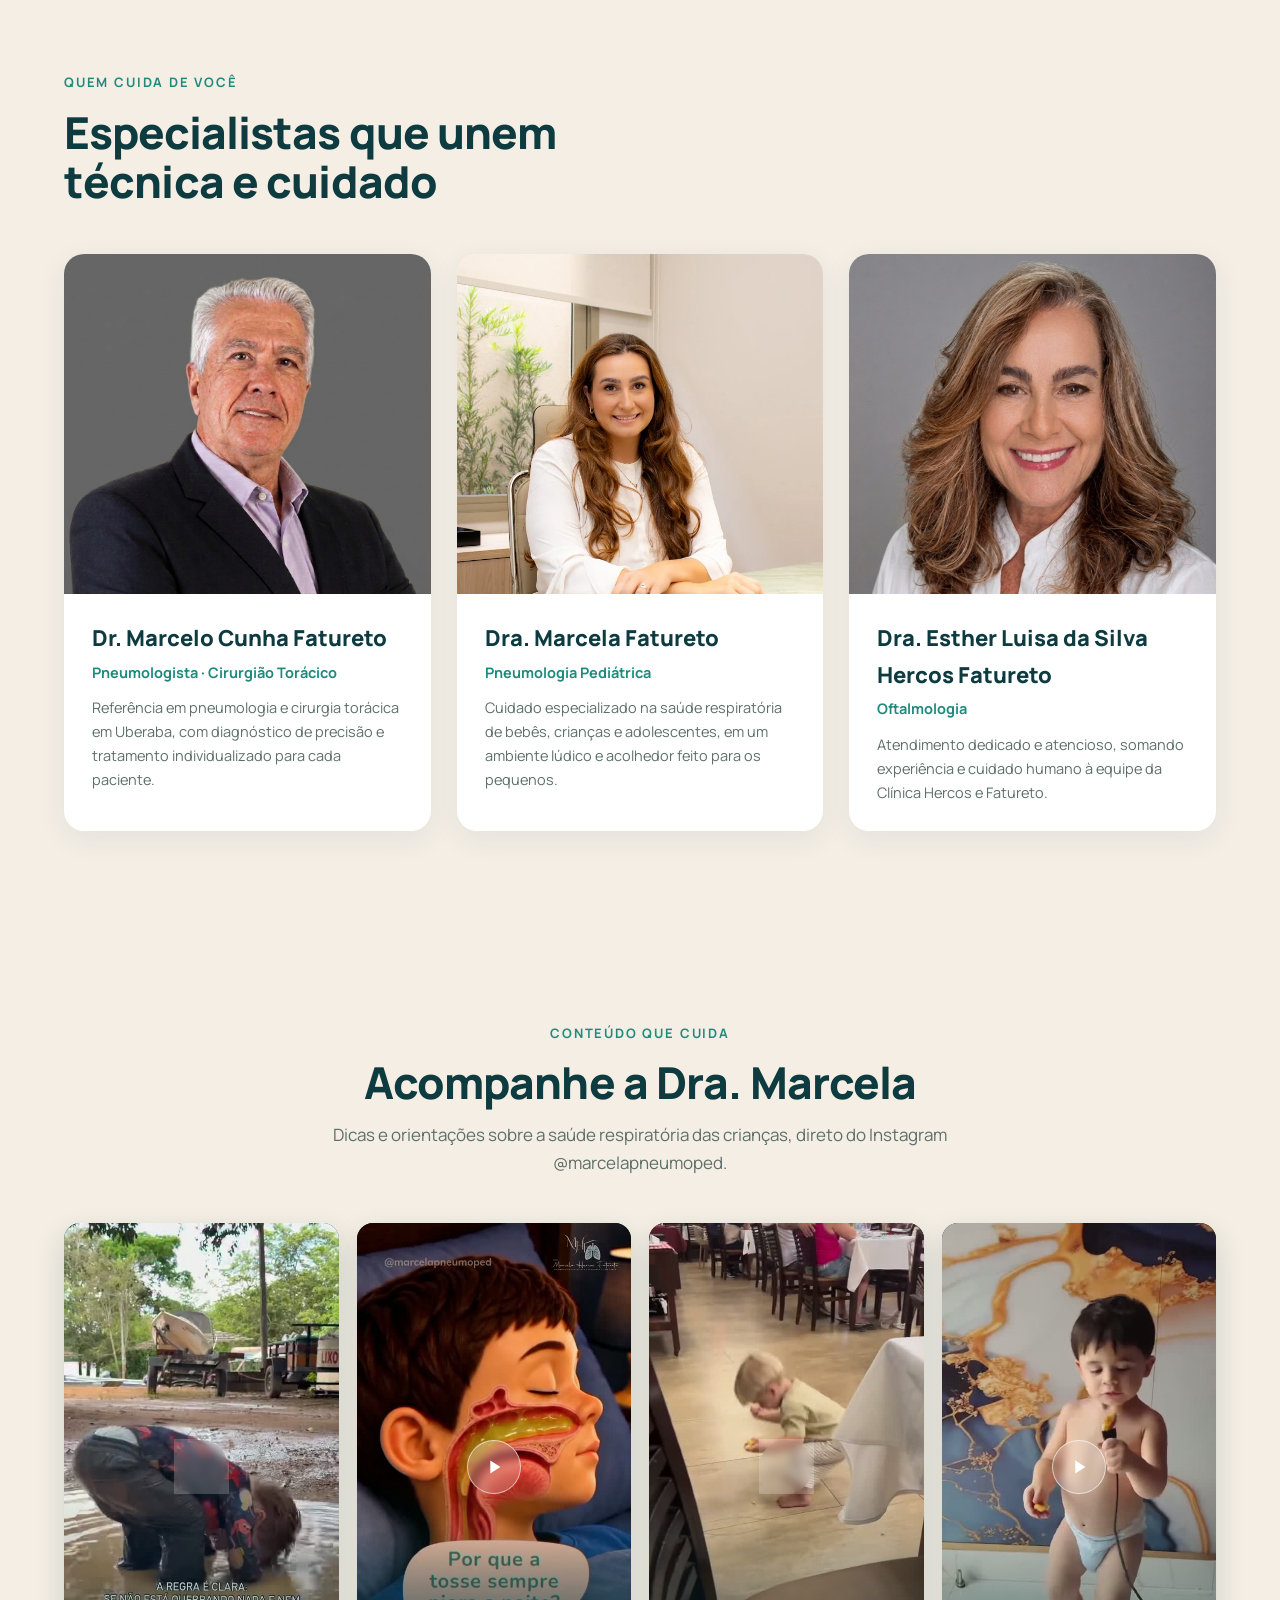
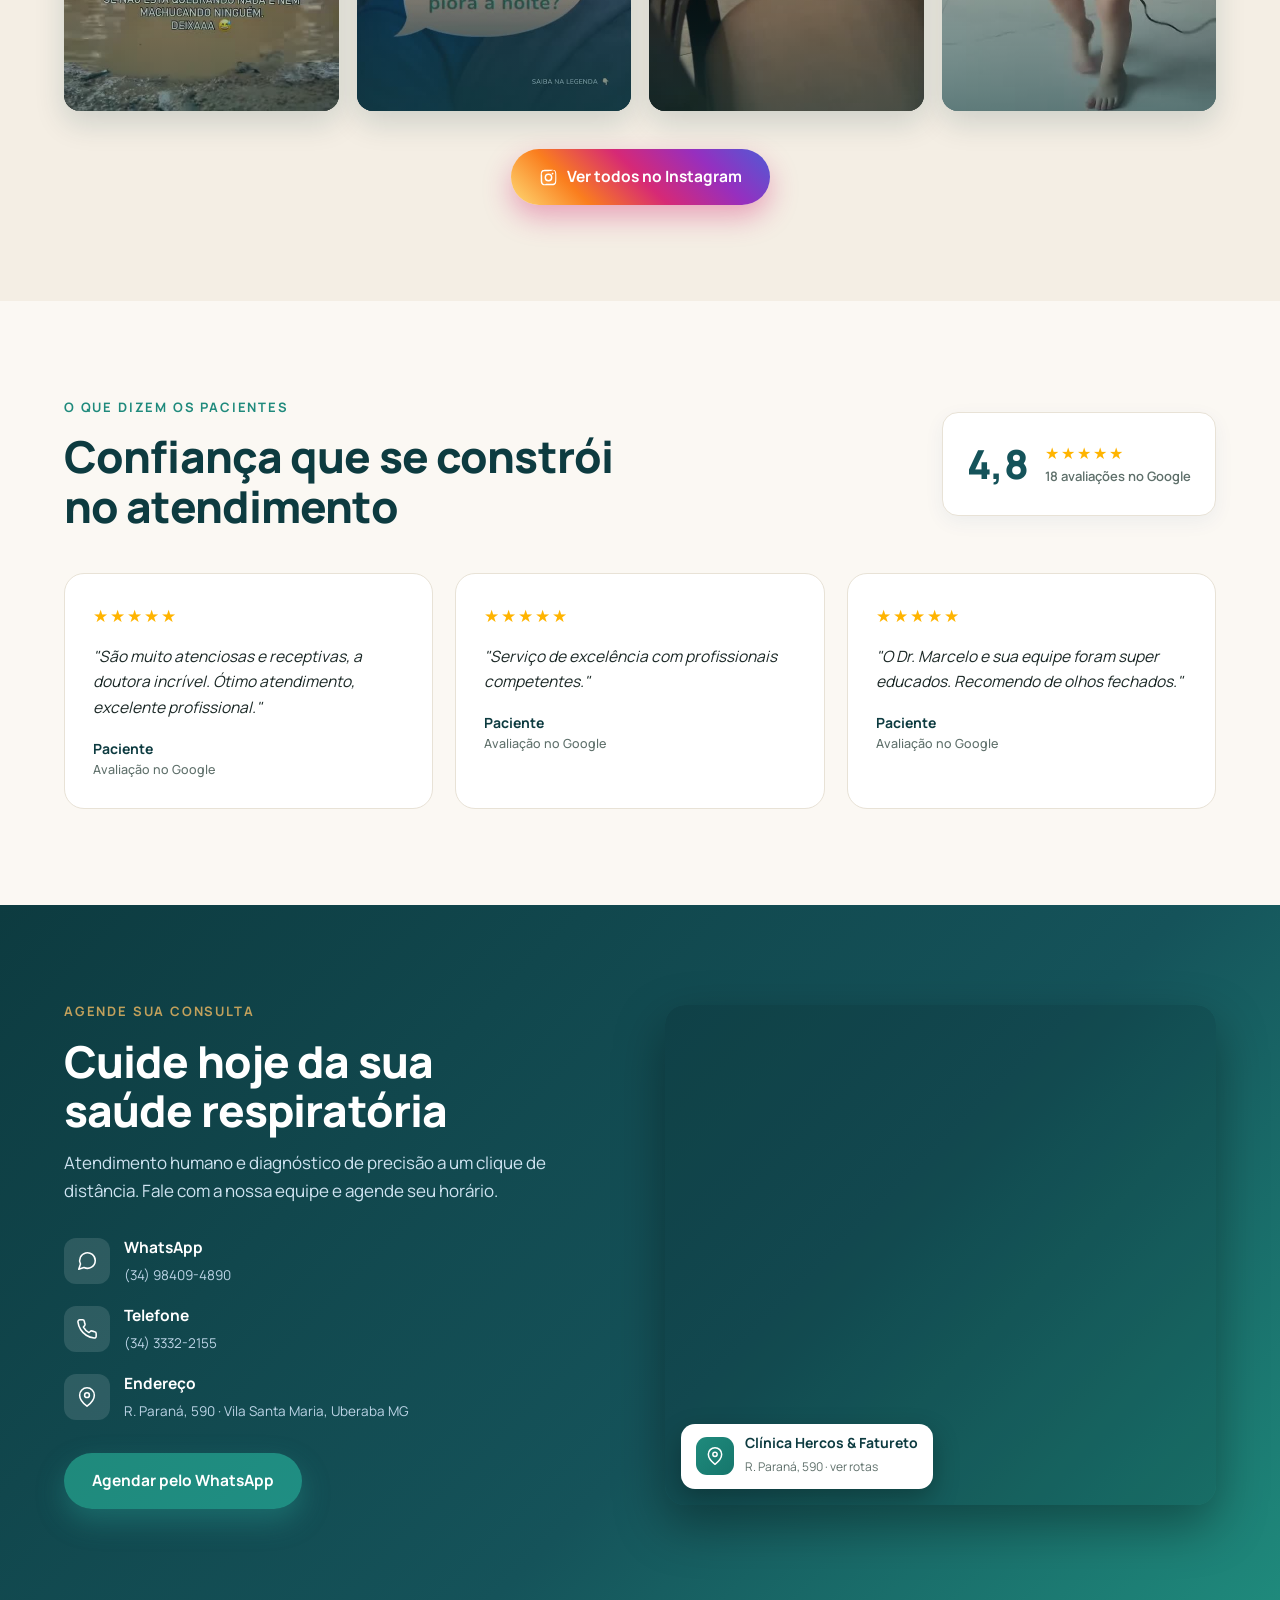
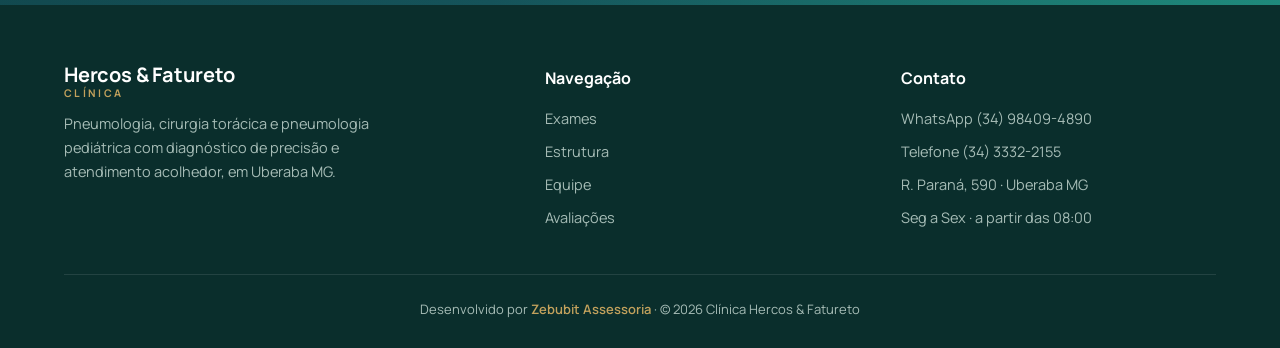
==== commit d0b1d36f: "perf: imagens otimizadas + responsividade mobile (overflow lock, menu transform) + link da clinica n" ====
--- a/index.html
+++ b/index.html
@@ -18,8 +18,8 @@
   --raio:20px;
 }
 *{margin:0;padding:0;box-sizing:border-box;}
-html{scroll-behavior:smooth;}
-body{font-family:'Manrope',-apple-system,Segoe UI,Roboto,sans-serif;color:var(--tinta);background:var(--bg);line-height:1.65;-webkit-font-smoothing:antialiased;}
+html{scroll-behavior:smooth;overflow-x:hidden;width:100%;}
+body{font-family:'Manrope',-apple-system,Segoe UI,Roboto,sans-serif;color:var(--tinta);background:var(--bg);line-height:1.65;-webkit-font-smoothing:antialiased;overflow-x:hidden;width:100%;max-width:100%;position:relative;}
 img{max-width:100%;display:block;}
 a{text-decoration:none;color:inherit;}
 .wrap{width:90%;max-width:1180px;margin:0 auto;}
@@ -180,8 +180,8 @@
 /* responsivo */
 @media(max-width:880px){
   section{padding:64px 0;}
-  .menu{position:fixed;top:0;right:-100%;height:100vh;width:75%;background:var(--azul-esc);flex-direction:column;justify-content:center;gap:26px;transition:.4s;}
-  .menu.open{right:0;}
+  .menu{position:fixed;top:0;right:0;height:100vh;width:75%;background:var(--azul-esc);flex-direction:column;justify-content:center;gap:26px;transform:translateX(110%);transition:transform .4s;}
+  .menu.open{transform:translateX(0);}
   .menu a{color:#fff!important;font-size:18px;}
   .burger{display:flex;z-index:110;}
   .ag-grid{grid-template-columns:1fr;gap:40px;}
